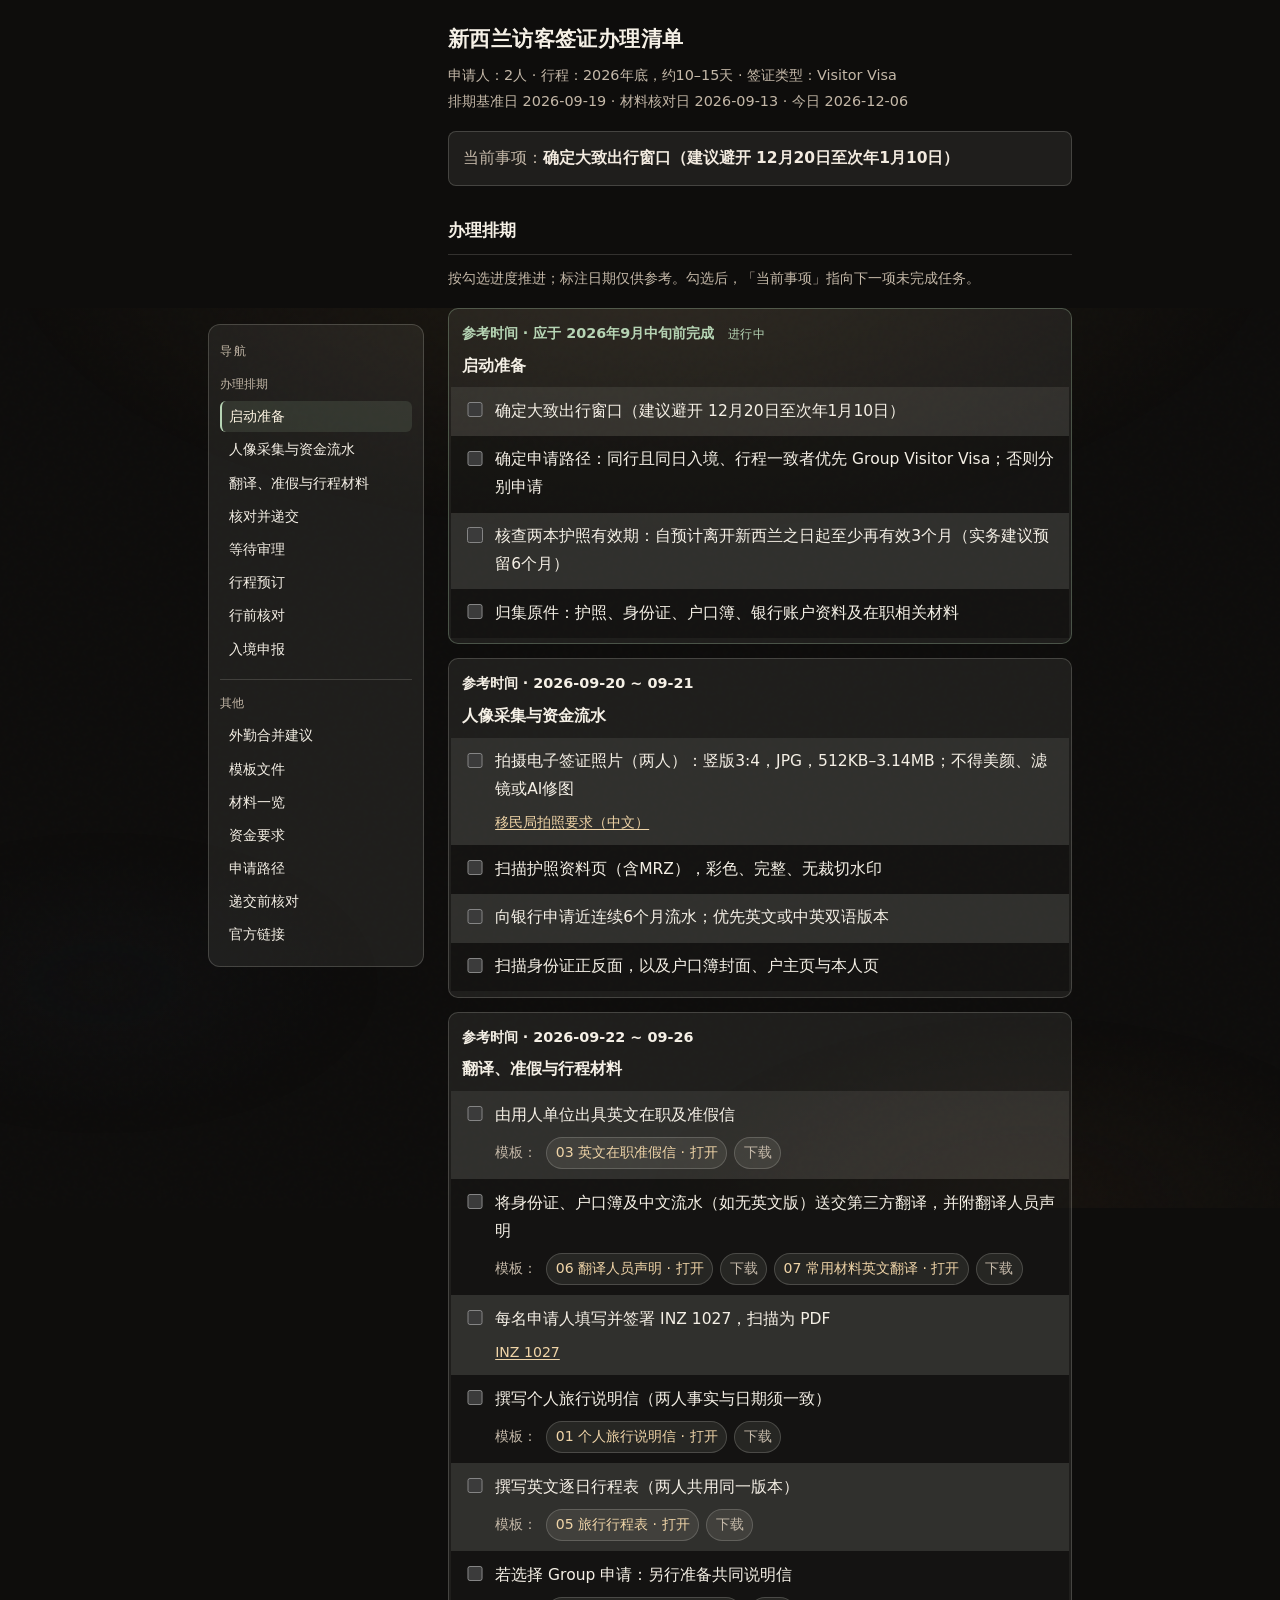
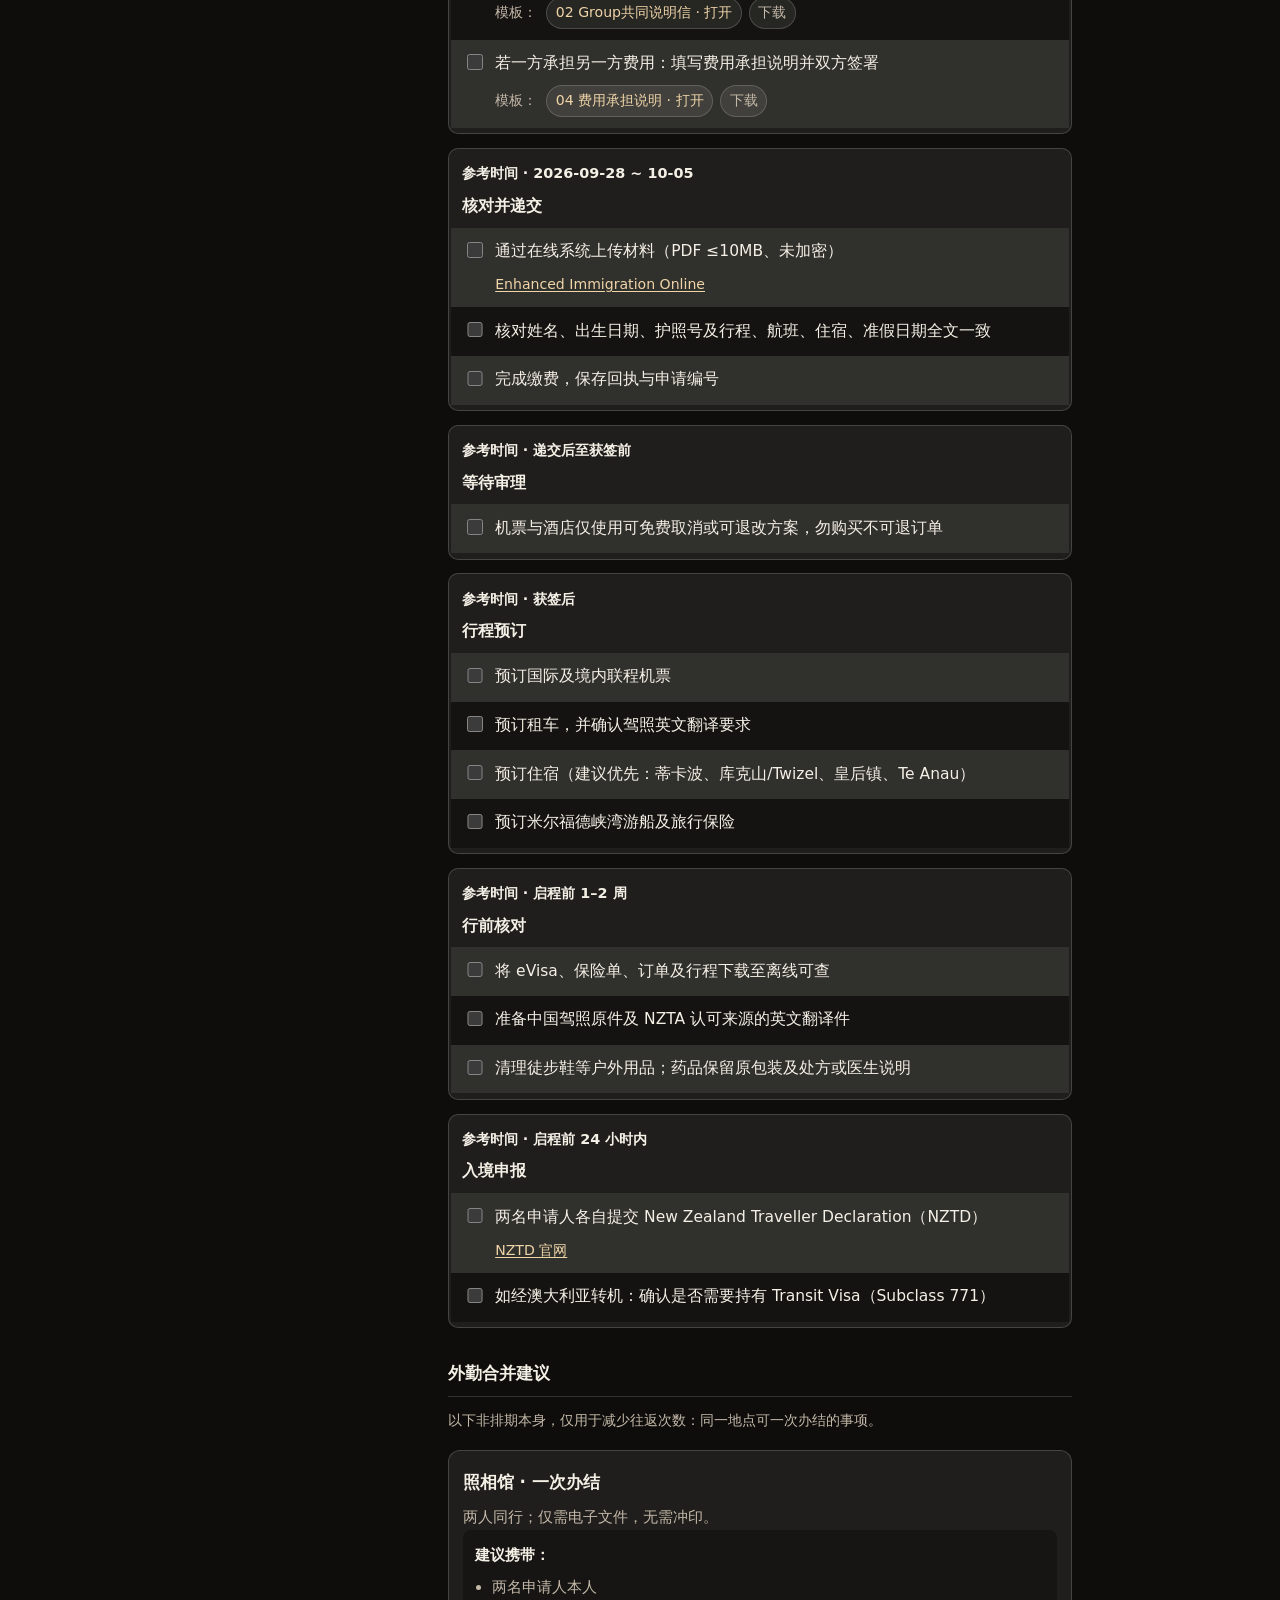
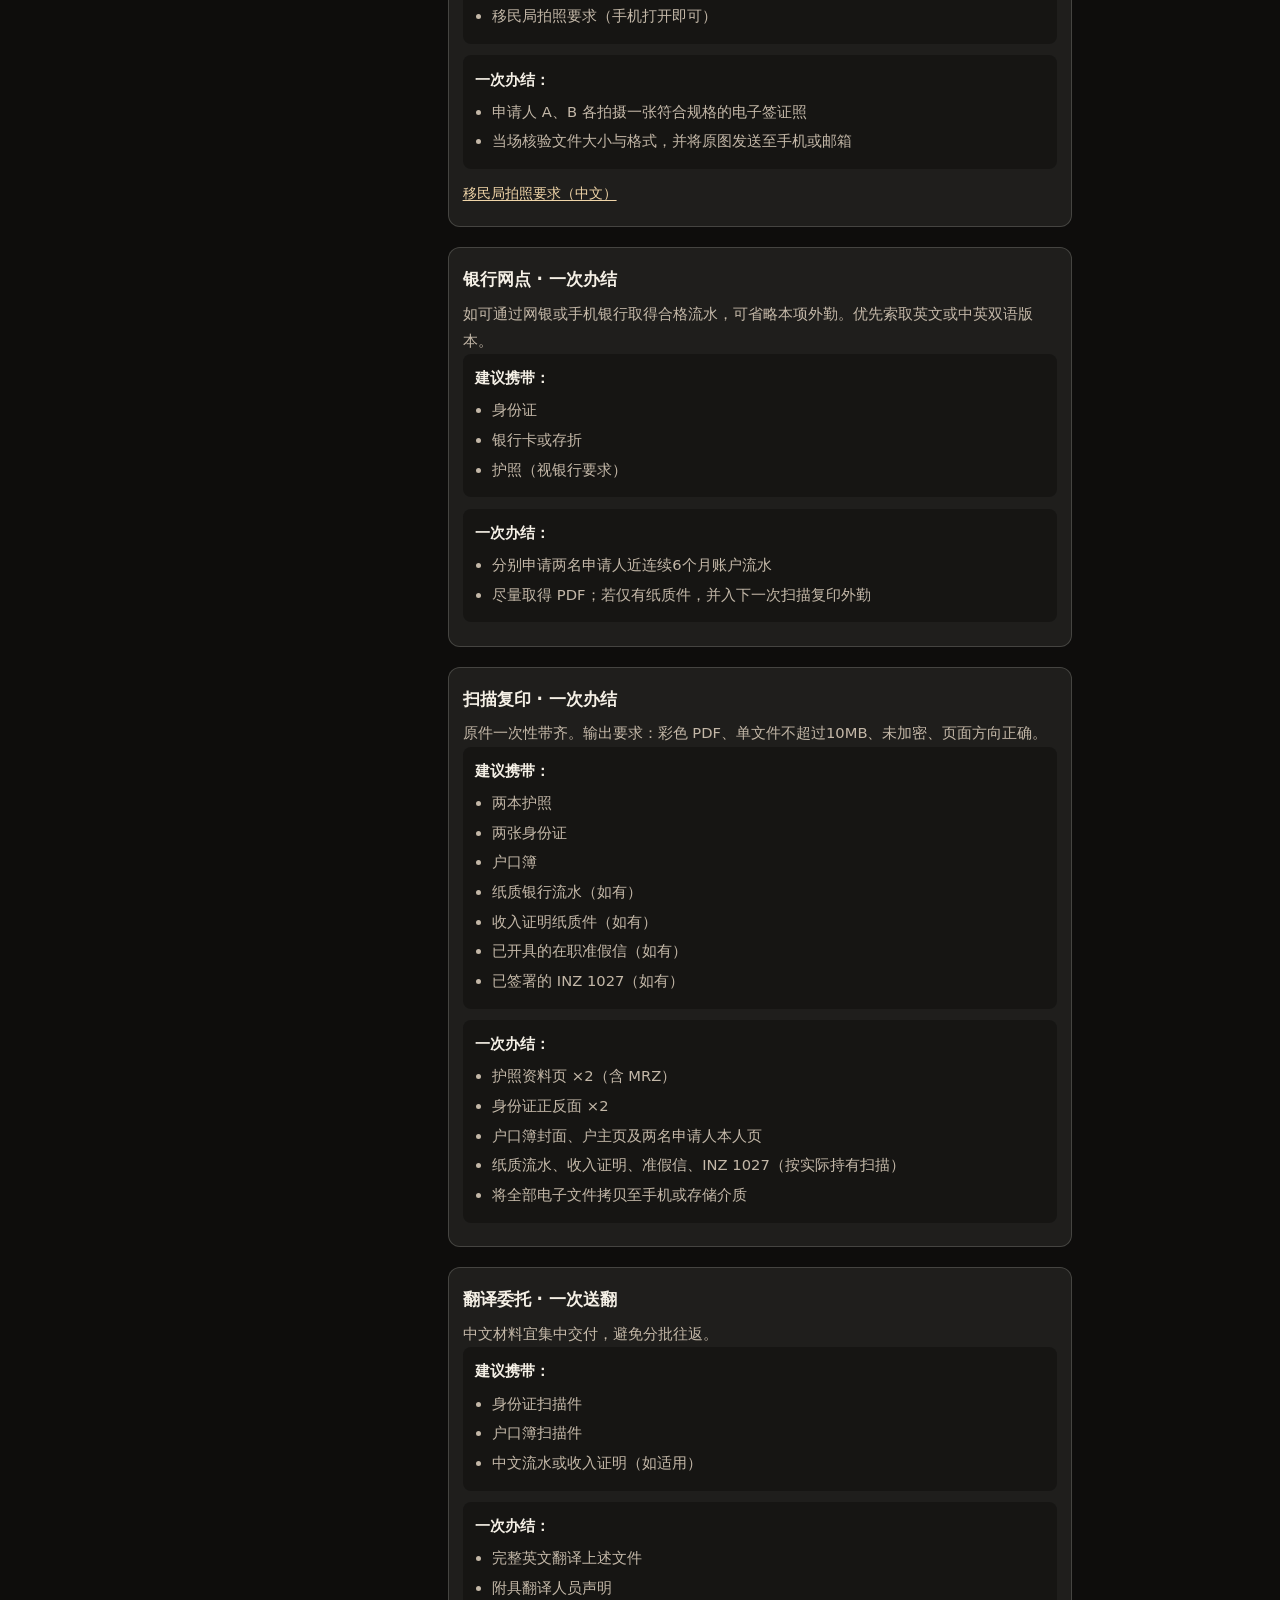
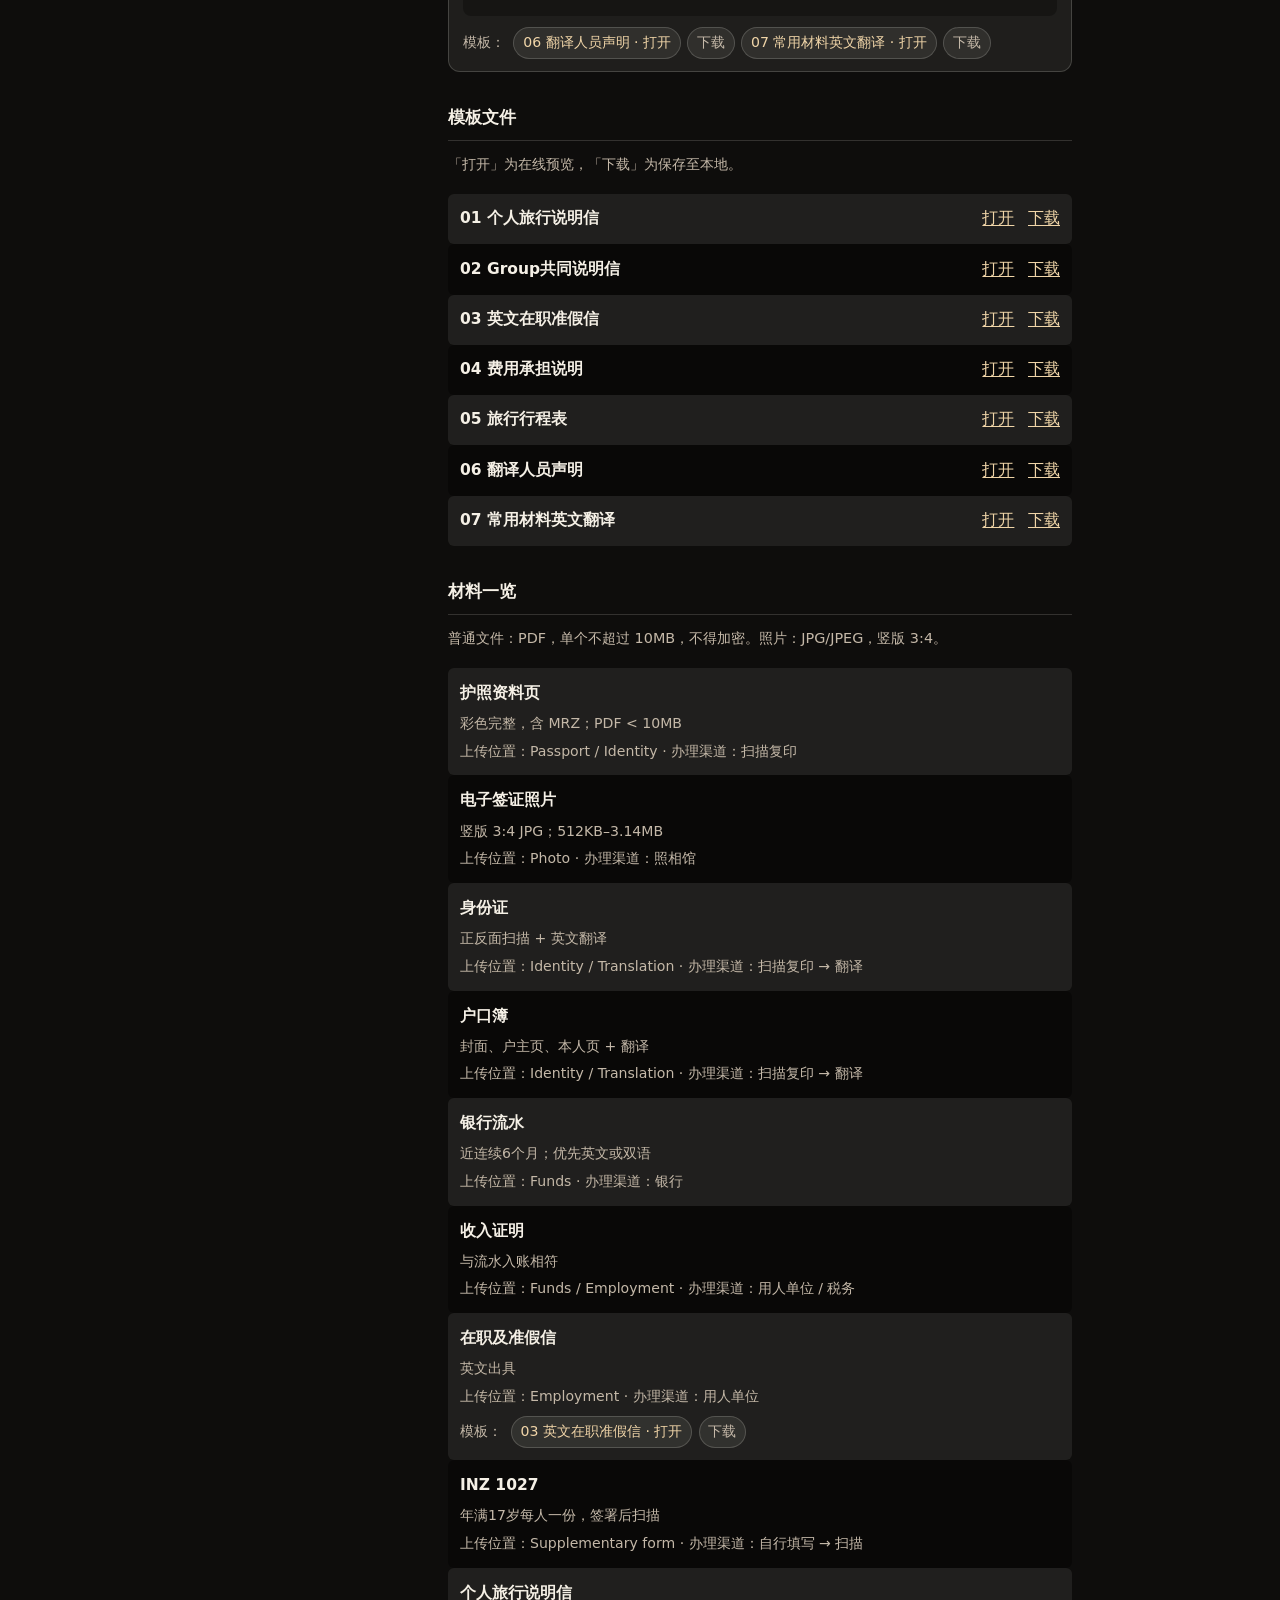
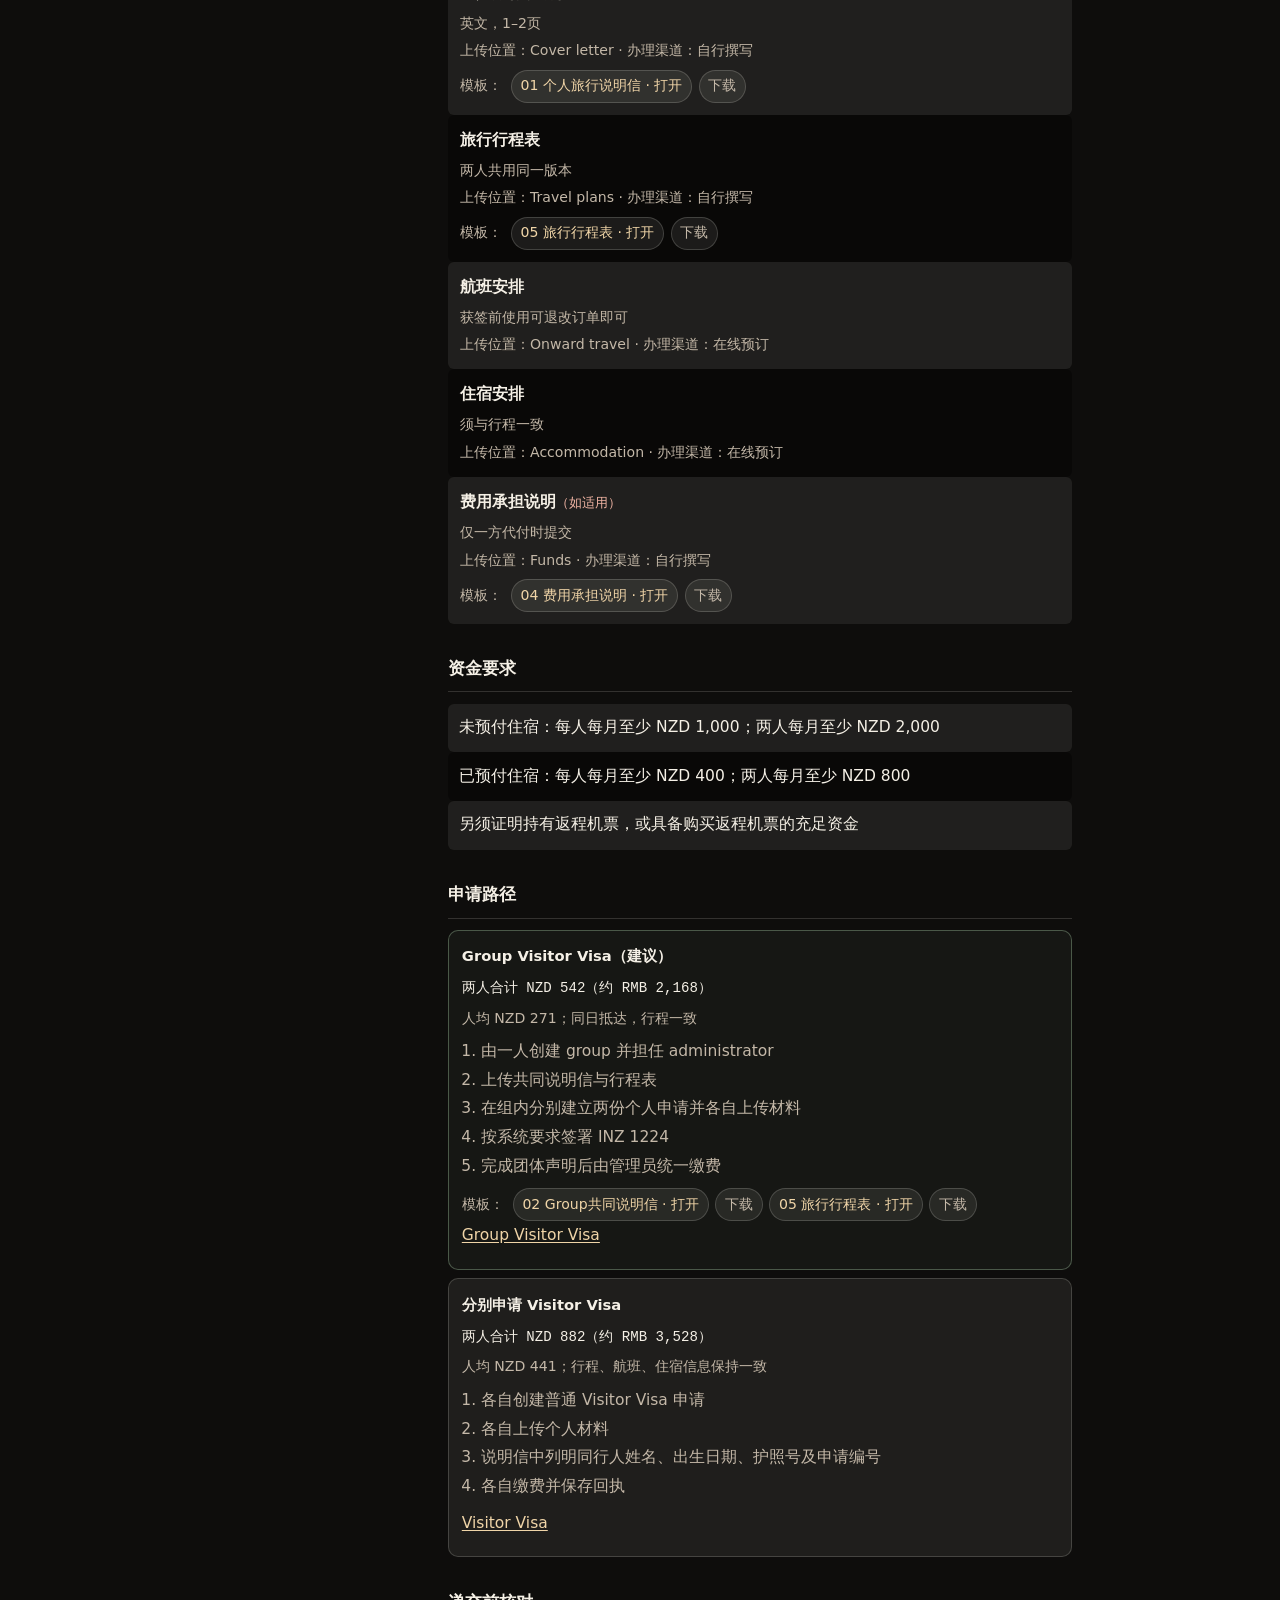
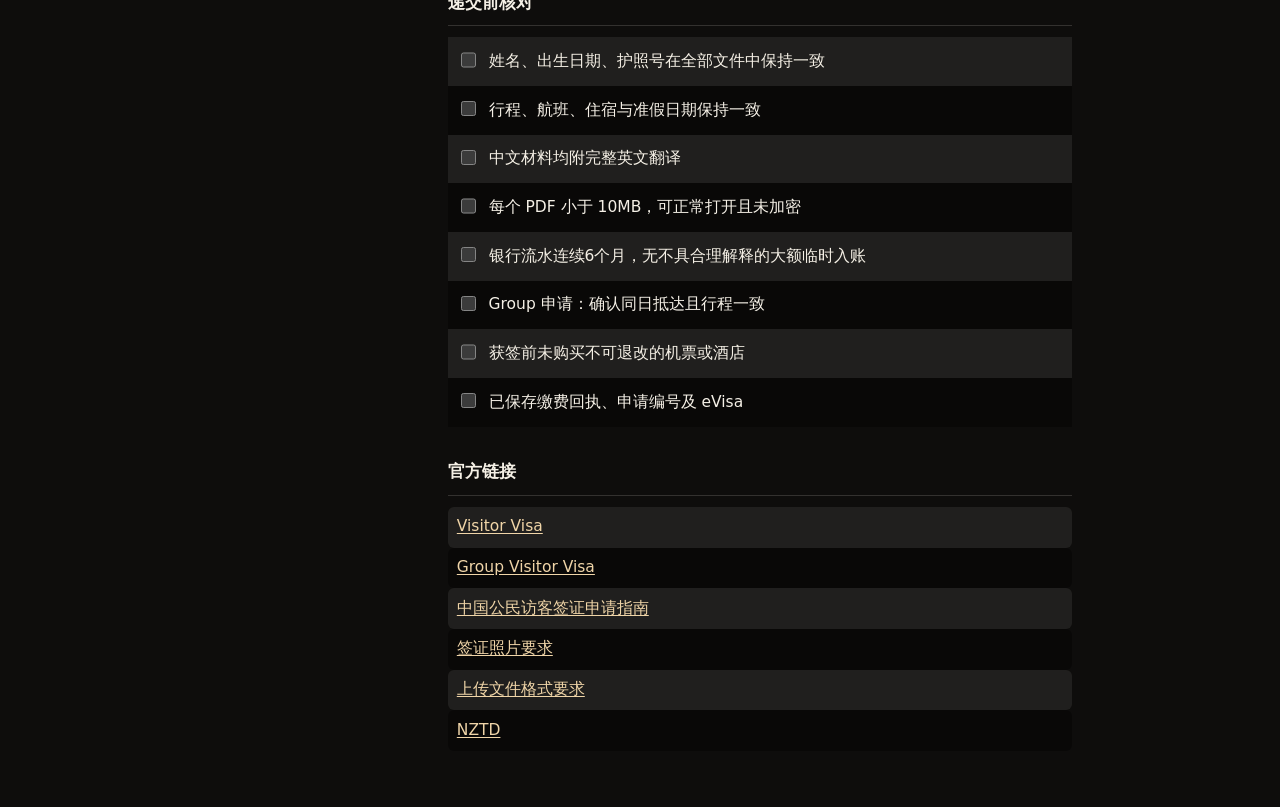
==== index.html @ 08b68de3 "Initial commit: NZ visitor visa handbook for mrlian.ai. Co-authored-by: Cursor <cursoragent@cursor.c" ====
<!DOCTYPE html>
<html lang="zh-CN">
  <head>
    <meta charset="utf-8" />
    <meta http-equiv="refresh" content="0; url=/trips/nz/visa/" />
    <link rel="canonical" href="/trips/nz/visa/" />
    <title>mrlian.ai</title>
  </head>
  <body>
    <p><a href="/trips/nz/visa/">进入新西兰签证办理清单</a></p>
  </body>
</html>
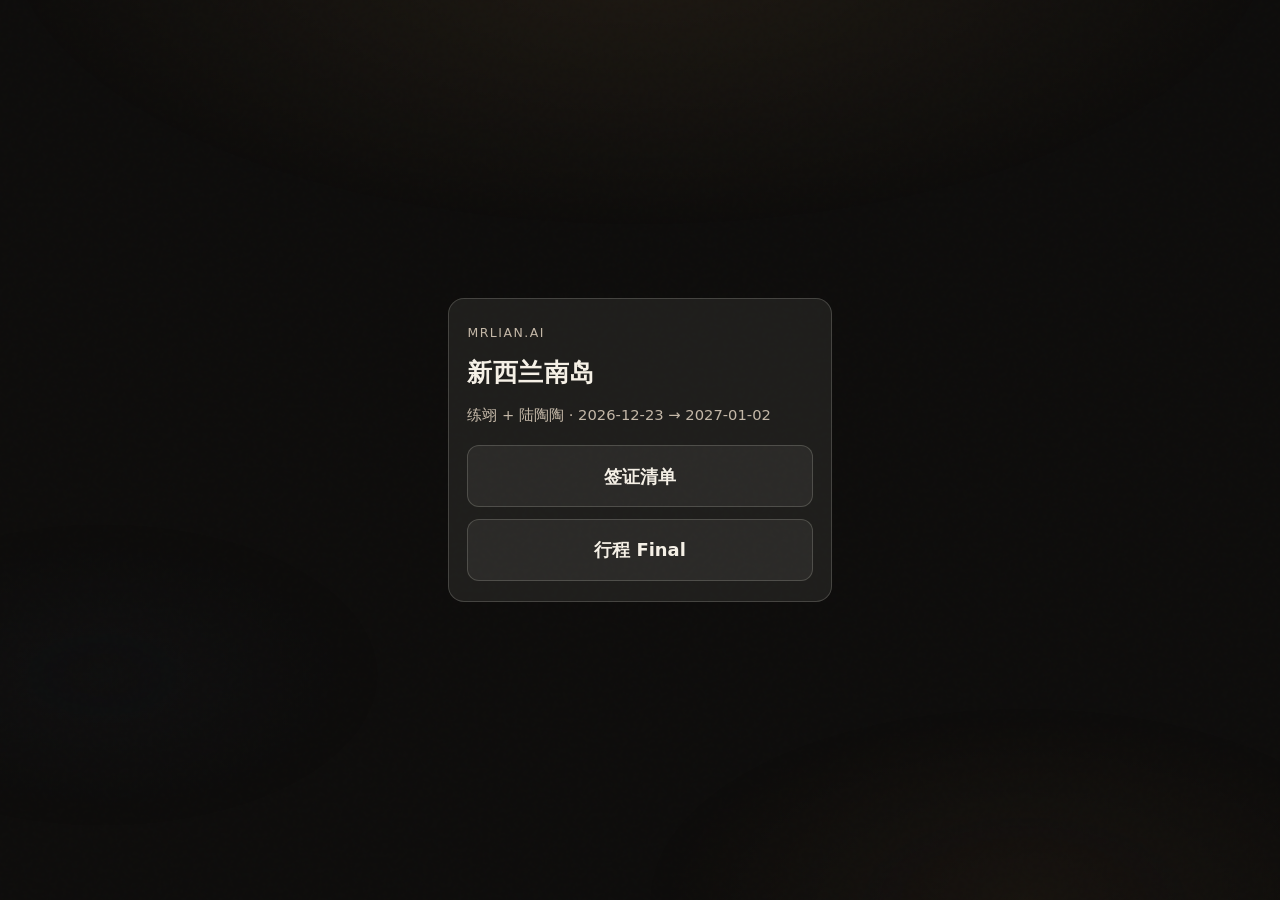
==== commit 422d03c9: "Add the South Island honeymoon itinerary page. Publish the finalized Chinese itinerary at /trips/nz/" ====
--- a/index.html
+++ b/index.html
@@ -2,11 +2,23 @@
 <html lang="zh-CN">
   <head>
     <meta charset="utf-8" />
-    <meta http-equiv="refresh" content="0; url=/trips/nz/visa/" />
-    <link rel="canonical" href="/trips/nz/visa/" />
-    <title>mrlian.ai</title>
+    <meta name="viewport" content="width=device-width, initial-scale=1" />
+    <meta name="color-scheme" content="dark" />
+    <title>mrlian.ai · 新西兰南岛</title>
+    <link rel="stylesheet" href="/trips/nz/visa/css/handbook.css?v=sync1" />
+    <link rel="stylesheet" href="/trips/nz/itinerary/css/itinerary.css?v=1" />
   </head>
   <body>
-    <p><a href="/trips/nz/visa/">进入新西兰签证办理清单</a></p>
+    <div class="gate">
+      <div class="gate__card hub-card">
+        <p class="gate__kicker">mrlian.ai</p>
+        <h1 class="gate__title">新西兰南岛</h1>
+        <p class="gate__hint">练翊 + 陆陶陶 · 2026-12-23 → 2027-01-02</p>
+        <div class="gate__choices">
+          <a class="gate__btn" href="/trips/nz/visa/">签证清单</a>
+          <a class="gate__btn" href="/trips/nz/itinerary/">行程 Final</a>
+        </div>
+      </div>
+    </div>
   </body>
 </html>
--- a/trips/nz/visa/css/handbook.css
+++ b/trips/nz/visa/css/handbook.css
@@ -0,0 +1,800 @@
+:root {
+  --bg: #0e0d0c;
+  --bg-soft: #171512;
+  --fg: #f5f0e6;
+  --fg-dim: #c4b8a8;
+  --line: rgba(245, 240, 230, 0.16);
+  --row: rgba(255, 248, 236, 0.08);
+  --row-alt: rgba(0, 0, 0, 0.35);
+  --lamp: rgba(230, 180, 110, 0.18);
+  --late: #f0b4a4;
+  --ok: #b6d4b4;
+  --link: #f0d5a8;
+  --card: rgba(255, 248, 238, 0.07);
+  --card-edge: rgba(245, 240, 230, 0.18);
+}
+
+*,
+*::before,
+*::after {
+  box-sizing: border-box;
+}
+
+html {
+  color-scheme: dark;
+}
+
+body {
+  margin: 0;
+  min-height: 100vh;
+  color: var(--fg);
+  background: var(--bg);
+  font: 15.5px/1.85 system-ui, "Segoe UI", "PingFang SC", "Hiragino Sans GB", "Microsoft YaHei", sans-serif;
+  -webkit-font-smoothing: antialiased;
+}
+
+body::before {
+  content: "";
+  position: fixed;
+  inset: 0;
+  pointer-events: none;
+  z-index: 0;
+  opacity: 0.45;
+  background:
+    radial-gradient(ellipse 90% 60% at 50% -8%, var(--lamp), transparent 58%),
+    radial-gradient(ellipse 55% 40% at 80% 100%, rgba(90, 65, 40, 0.28), transparent 55%),
+    radial-gradient(ellipse 45% 35% at 8% 75%, rgba(35, 42, 55, 0.22), transparent 50%);
+}
+
+body::after {
+  content: "";
+  position: fixed;
+  inset: 0;
+  pointer-events: none;
+  z-index: 1;
+  opacity: 0.055;
+  mix-blend-mode: soft-light;
+  background-image: url("data:image/svg+xml,%3Csvg viewBox='0 0 200 200' xmlns='http://www.w3.org/2000/svg'%3E%3Cfilter id='n'%3E%3CfeTurbulence type='fractalNoise' baseFrequency='.9' numOctaves='3' stitchTiles='stitch'/%3E%3C/filter%3E%3Crect width='100%25' height='100%25' filter='url(%23n)'/%3E%3C/svg%3E");
+}
+
+.glow {
+  display: none;
+}
+
+.gate {
+  position: relative;
+  z-index: 3;
+  min-height: 100vh;
+  min-height: 100dvh;
+  display: grid;
+  place-items: center;
+  padding: 1.25rem;
+}
+
+.gate[hidden],
+.app[hidden] {
+  display: none !important;
+}
+
+.gate__card {
+  width: min(100%, 22rem);
+  padding: 1.4rem 1.15rem 1.25rem;
+  background: var(--card);
+  border: 1px solid var(--card-edge);
+  border-radius: 16px;
+}
+
+.gate__kicker {
+  margin: 0 0 0.35rem;
+  font-size: 0.78rem;
+  letter-spacing: 0.12em;
+  text-transform: uppercase;
+  color: var(--fg-dim);
+}
+
+.gate__title {
+  margin: 0 0 0.45rem;
+  font-size: 1.55rem;
+  font-weight: 650;
+  letter-spacing: 0.02em;
+}
+
+.gate__hint {
+  margin: 0 0 1.1rem;
+  color: var(--fg-dim);
+  font-size: 0.92rem;
+  line-height: 1.65;
+}
+
+.gate__choices {
+  display: grid;
+  gap: 0.7rem;
+}
+
+.gate__btn {
+  appearance: none;
+  width: 100%;
+  min-height: 3.1rem;
+  padding: 0.85rem 1rem;
+  border: 1px solid var(--card-edge);
+  border-radius: 12px;
+  background: rgba(255, 248, 236, 0.06);
+  color: var(--fg);
+  font: inherit;
+  font-size: 1.12rem;
+  font-weight: 600;
+  cursor: pointer;
+  touch-action: manipulation;
+}
+
+.gate__btn:hover,
+.gate__btn:focus-visible {
+  border-color: rgba(182, 212, 180, 0.55);
+  background: rgba(182, 212, 180, 0.12);
+  outline: none;
+}
+
+.gate__btn:active {
+  transform: scale(0.985);
+}
+
+.app {
+  position: relative;
+  z-index: 2;
+}
+
+.person-bar {
+  position: sticky;
+  top: 0;
+  z-index: 12;
+  border-bottom: 1px solid var(--line);
+  background: color-mix(in srgb, var(--bg) 88%, transparent);
+  backdrop-filter: blur(12px);
+}
+
+.person-bar__inner {
+  display: flex;
+  align-items: center;
+  justify-content: space-between;
+  gap: 0.75rem;
+  max-width: 56rem;
+  margin: 0 auto;
+  padding: 0.55rem 1rem;
+}
+
+.person-bar__label {
+  flex-shrink: 0;
+  font-size: 0.8rem;
+  color: var(--fg-dim);
+  letter-spacing: 0.06em;
+}
+
+.person-bar__switch {
+  display: grid;
+  grid-template-columns: 1fr 1fr;
+  gap: 0.35rem;
+  width: min(100%, 16rem);
+}
+
+.person-bar__btn {
+  appearance: none;
+  min-height: 2.45rem;
+  padding: 0.4rem 0.7rem;
+  border: 1px solid var(--card-edge);
+  border-radius: 999px;
+  background: transparent;
+  color: var(--fg-dim);
+  font: inherit;
+  font-size: 0.92rem;
+  font-weight: 600;
+  cursor: pointer;
+  touch-action: manipulation;
+}
+
+.person-bar__btn.is-active {
+  color: #fff6e4;
+  border-color: rgba(182, 212, 180, 0.55);
+  background: rgba(182, 212, 180, 0.14);
+}
+
+.cloud-warn {
+  color: var(--late);
+  font-size: 0.88rem;
+}
+
+.shell {
+  position: relative;
+  z-index: 2;
+  display: grid;
+  grid-template-columns: 13.5rem minmax(0, 40rem);
+  gap: 1.5rem;
+  justify-content: center;
+  align-items: start;
+  max-width: 56rem;
+  margin: 0 auto;
+  padding: 1.25rem 1rem 3rem;
+}
+
+.sidenav {
+  position: sticky;
+  top: 1rem;
+  max-height: calc(100vh - 2rem);
+  overflow: auto;
+  padding: 0.85rem 0.7rem;
+  background: var(--card);
+  border: 1px solid var(--card-edge);
+  border-radius: 12px;
+}
+
+.sidenav__title {
+  font-size: 0.78rem;
+  letter-spacing: 0.12em;
+  text-transform: uppercase;
+  color: var(--fg-dim);
+  margin-bottom: 0.7rem;
+}
+
+.sidenav__group + .sidenav__group {
+  margin-top: 0.9rem;
+  padding-top: 0.75rem;
+  border-top: 1px solid var(--line);
+}
+
+.sidenav__label {
+  font-size: 0.75rem;
+  color: var(--fg-dim);
+  margin-bottom: 0.35rem;
+}
+
+.sidenav__link {
+  display: block;
+  padding: 0.35rem 0.4rem;
+  margin: 0.1rem 0;
+  border-radius: 6px;
+  color: var(--fg);
+  text-decoration: none;
+  font-size: 0.88rem;
+  line-height: 1.45;
+  border-left: 2px solid transparent;
+}
+
+.sidenav__link:hover {
+  background: var(--row);
+  color: #fff6e4;
+}
+
+.sidenav__link.is-active {
+  border-left-color: var(--ok);
+  background: rgba(182, 212, 180, 0.12);
+  color: #fff6e4;
+}
+
+.page {
+  position: relative;
+  min-width: 0;
+  max-width: none;
+  margin: 0;
+  padding: 0;
+}
+
+.phase.done,
+.group.done {
+  border-color: rgba(182, 212, 180, 0.35);
+  opacity: 0.78;
+}
+
+@media (max-width: 860px) {
+  .person-bar__inner {
+    padding: 0.5rem 0.85rem;
+  }
+
+  .person-bar__switch {
+    width: min(100%, 14rem);
+  }
+
+  .shell {
+    display: block;
+    max-width: 40rem;
+    padding: 0.85rem 0.85rem 2.5rem;
+  }
+
+  .sidenav {
+    position: sticky;
+    top: 3.2rem;
+    z-index: 8;
+    display: flex;
+    flex-wrap: nowrap;
+    gap: 0.35rem;
+    align-items: center;
+    max-height: none;
+    overflow-x: auto;
+    overflow-y: hidden;
+    margin-bottom: 0.85rem;
+    padding: 0.55rem 0.6rem;
+    border-radius: 10px;
+    backdrop-filter: blur(10px);
+    background: color-mix(in srgb, var(--bg) 82%, transparent);
+  }
+
+  .sidenav__title,
+  .sidenav__label {
+    display: none;
+  }
+
+  .sidenav__group {
+    display: flex;
+    gap: 0.25rem;
+    margin: 0 !important;
+    padding: 0 !important;
+    border: 0 !important;
+    flex-shrink: 0;
+  }
+
+  .sidenav__link {
+    white-space: nowrap;
+    font-size: 0.82rem;
+    padding: 0.35rem 0.55rem;
+    border-left: 0;
+    border-bottom: 2px solid transparent;
+  }
+
+  .sidenav__link.is-active {
+    border-left: 0;
+    border-bottom-color: var(--ok);
+  }
+
+  .phase,
+  .group,
+  h2[id] {
+    scroll-margin-top: 6.5rem;
+  }
+}
+
+h1 {
+  font-size: 1.3rem;
+  font-weight: 600;
+  margin: 0 0 0.3rem;
+  letter-spacing: 0.02em;
+}
+
+h2 {
+  font-size: 1.05rem;
+  font-weight: 600;
+  margin: 1.85rem 0 0.7rem;
+  padding-bottom: 0.45rem;
+  border-bottom: 1px solid var(--line);
+  color: var(--fg);
+}
+
+h3 {
+  font-size: 0.92rem;
+  font-weight: 600;
+  margin: 1rem 0 0.4rem;
+  color: var(--fg);
+}
+
+p,
+ul {
+  margin: 0 0 0.5rem;
+}
+
+ul {
+  padding-left: 0;
+  list-style: none;
+}
+
+a {
+  color: var(--link);
+  text-underline-offset: 0.15em;
+}
+
+a:hover {
+  color: #fff6e4;
+}
+
+.meta {
+  color: var(--fg-dim);
+  font-size: 0.9rem;
+  line-height: 1.8;
+  margin-bottom: 1rem;
+}
+
+.next {
+  margin: 0.95rem 0 0.5rem;
+  padding: 0.8rem 0.85rem;
+  background: var(--card);
+  border: 1px solid var(--card-edge);
+  border-radius: 8px;
+  color: var(--fg-dim);
+  line-height: 1.75;
+}
+
+.next a {
+  color: var(--fg);
+  text-decoration: none;
+}
+
+.next a:hover {
+  text-decoration: underline;
+}
+
+.next strong {
+  font-weight: 700;
+  color: #f3ebe0;
+}
+
+.zebra > li {
+  padding: 0.65rem 0.7rem;
+  border-radius: 6px;
+  line-height: 1.8;
+}
+
+.zebra > li:nth-child(odd) {
+  background: var(--row);
+}
+
+.zebra > li:nth-child(even) {
+  background: var(--row-alt);
+}
+
+[data-verdict] > li,
+[data-funds] > li {
+  color: var(--fg);
+  padding-left: 0.7rem;
+}
+
+.links > li {
+  padding: 0.4rem 0.55rem;
+}
+
+.phase,
+.group,
+h2[id] {
+  scroll-margin-top: 1.25rem;
+}
+
+.phase,
+.group {
+  margin: 0.65rem 0 0.85rem;
+  padding: 0.7rem 0.15rem 0.35rem;
+  background: var(--card);
+  border: 1px solid var(--card-edge);
+  border-radius: 10px;
+  overflow: hidden;
+}
+
+.phase.now,
+.group.now {
+  border-color: rgba(155, 184, 154, 0.35);
+}
+
+.phase__meta {
+  display: flex;
+  flex-wrap: wrap;
+  gap: 0.4rem 0.85rem;
+  align-items: baseline;
+  margin: 0 0.65rem 0.25rem;
+}
+
+.phase__when,
+.group__when {
+  font-weight: 600;
+  font-size: 0.9rem;
+  color: var(--fg);
+}
+
+.phase.now .phase__when,
+.group.now .group__when {
+  color: var(--ok);
+}
+
+.phase__badge {
+  font-size: 0.75rem;
+  color: var(--fg-dim);
+  letter-spacing: 0.04em;
+}
+
+.phase__badge:empty {
+  display: none;
+}
+
+.phase.now .phase__badge {
+  color: var(--ok);
+}
+
+.phase.done .phase__badge {
+  color: #8f8578;
+}
+
+.phase__title {
+  margin: 0 0.65rem 0.45rem;
+  font-size: 1rem;
+}
+
+.phase__items,
+.group ul {
+  margin: 0;
+}
+
+.phase__items li,
+.group li,
+.checks li,
+.doc-list li {
+  display: flex;
+  gap: 0.6rem;
+  align-items: flex-start;
+  margin: 0;
+  padding: 0.65rem 0.75rem;
+  line-height: 1.8;
+}
+
+.phase__items li:nth-child(odd),
+.group li:nth-child(odd),
+.checks li:nth-child(odd),
+.doc-list li:nth-child(odd) {
+  background: var(--row);
+}
+
+.phase__items li:nth-child(even),
+.group li:nth-child(even),
+.checks li:nth-child(even),
+.doc-list li:nth-child(even) {
+  background: var(--row-alt);
+}
+
+.check {
+  margin-top: 0.28rem;
+  flex-shrink: 0;
+  accent-color: #b8a070;
+  width: 0.95rem;
+  height: 0.95rem;
+}
+
+.check:checked + .item-body > label {
+  color: #8f8578;
+  text-decoration: line-through;
+  text-decoration-color: rgba(143, 133, 120, 0.65);
+}
+
+label {
+  cursor: pointer;
+  color: var(--fg);
+}
+
+.item-body {
+  flex: 1;
+  min-width: 0;
+}
+
+.item-body > label {
+  display: block;
+}
+
+.item-note {
+  margin: 0.45rem 0 0;
+  padding: 0.55rem 0.65rem;
+  background: var(--row);
+  border-radius: 6px;
+  color: var(--fg-dim);
+  font-size: 0.86rem;
+  line-height: 1.7;
+}
+
+.extra {
+  display: flex;
+  flex-wrap: wrap;
+  align-items: center;
+  gap: 0.4rem;
+  font-size: 0.88rem;
+  color: var(--fg-dim);
+  margin-top: 0.45rem;
+  line-height: 1.7;
+}
+
+.tpl-chip {
+  display: inline-block;
+  padding: 0.2rem 0.55rem;
+  border: 1px solid var(--card-edge);
+  border-radius: 999px;
+  text-decoration: none;
+  color: var(--link);
+  background: rgba(255, 248, 238, 0.08);
+}
+
+.tpl-chip:hover {
+  color: #fff6e4;
+  border-color: rgba(245, 240, 230, 0.35);
+}
+
+.tpl-chip--dl {
+  color: var(--fg-dim);
+}
+
+.extra-label {
+  margin-right: 0.15rem;
+}
+
+.errand {
+  margin: 0.95rem 0 1.25rem;
+  padding: 1rem 0.85rem 0.75rem;
+  background: var(--card);
+  border: 1px solid var(--card-edge);
+  border-radius: 12px;
+}
+
+.errand__head {
+  display: flex;
+  gap: 0.7rem;
+  align-items: flex-start;
+  margin-bottom: 0.65rem;
+}
+
+.errand__n {
+  font-family: ui-monospace, Consolas, monospace;
+  font-size: 0.85rem;
+  color: var(--fg-dim);
+  padding-top: 0.15rem;
+}
+
+.errand__place {
+  margin: 0;
+  font-size: 1.05rem;
+}
+
+.errand__blurb {
+  margin: 0.35rem 0 0;
+  color: var(--fg-dim);
+  font-size: 0.92rem;
+  line-height: 1.8;
+}
+
+.errand__bring {
+  margin: 0 0 0.7rem;
+  padding: 0.7rem 0.75rem;
+  background: rgba(0, 0, 0, 0.3);
+  border-radius: 8px;
+  font-size: 0.92rem;
+  line-height: 1.8;
+}
+
+.errand__bring strong {
+  display: block;
+  margin-bottom: 0.35rem;
+  color: var(--fg);
+}
+
+.errand__bring ul {
+  margin: 0;
+  padding-left: 1.1rem;
+  list-style: disc;
+  color: var(--fg-dim);
+}
+
+.errand__bring li {
+  margin: 0.2rem 0;
+}
+
+.errand__links {
+  display: flex;
+  flex-wrap: wrap;
+  gap: 0.6rem;
+  margin: 0 0 0.5rem;
+  font-size: 0.88rem;
+}
+
+.errand__items {
+  margin: 0;
+}
+
+.errand__items li,
+.checks li {
+  display: flex;
+  gap: 0.6rem;
+  align-items: flex-start;
+  margin: 0;
+  padding: 0.65rem 0.55rem;
+  line-height: 1.8;
+}
+
+.errand__items li:nth-child(odd),
+.checks li:nth-child(odd),
+.doc-table li:nth-child(odd),
+.tpl-list li:nth-child(odd) {
+  background: var(--row);
+}
+
+.errand__items li:nth-child(even),
+.checks li:nth-child(even),
+.doc-table li:nth-child(even),
+.tpl-list li:nth-child(even) {
+  background: var(--row-alt);
+}
+
+.tpl-list li {
+  display: flex;
+  flex-wrap: wrap;
+  gap: 0.55rem 0.85rem;
+  align-items: center;
+  padding: 0.7rem 0.75rem;
+  border-radius: 6px;
+  line-height: 1.8;
+}
+
+.tpl-name {
+  flex: 1 1 10rem;
+  font-weight: 600;
+}
+
+.doc-table li {
+  padding: 0.75rem 0.75rem;
+  border-radius: 6px;
+  line-height: 1.8;
+}
+
+.doc-main strong {
+  display: block;
+}
+
+.doc-main .detail,
+.doc-main .upload {
+  display: block;
+  font-size: 0.88rem;
+  color: var(--fg-dim);
+  margin-top: 0.2rem;
+  line-height: 1.75;
+}
+
+.optional {
+  color: var(--late);
+  font-weight: 400;
+  font-size: 0.82rem;
+}
+
+.path {
+  margin: 0.55rem 0;
+  padding: 0.7rem 0.8rem;
+  background: var(--card);
+  border: 1px solid var(--card-edge);
+  border-radius: 10px;
+}
+
+.path.recommended {
+  border-color: rgba(155, 184, 154, 0.4);
+  background: rgba(155, 184, 154, 0.06);
+}
+
+.path h3 {
+  margin-top: 0;
+}
+
+.path ol {
+  margin: 0.4rem 0 0.5rem;
+  padding-left: 1.2rem;
+  color: var(--fg-dim);
+}
+
+.path .fee {
+  font-family: ui-monospace, "Cascadia Mono", Consolas, monospace;
+  font-size: 0.88rem;
+  color: var(--fg);
+  margin: 0.2rem 0;
+}
+
+.path .req {
+  color: var(--fg-dim);
+  font-size: 0.88rem;
+  margin: 0;
+}
+
+@media (max-width: 480px) {
+  .shell {
+    padding: 0.75rem 0.7rem 2.2rem;
+  }
+}
+
+@media (prefers-reduced-motion: reduce) {
+  body::before,
+  body::after {
+    animation: none;
+  }
+}
--- a/trips/nz/itinerary/css/itinerary.css
+++ b/trips/nz/itinerary/css/itinerary.css
@@ -0,0 +1,184 @@
+/* Additive styles for the itinerary page and the site hub.
+   Visual tokens and layout come from the visa handbook stylesheet. */
+
+a.gate__btn {
+  display: flex;
+  align-items: center;
+  justify-content: center;
+  text-align: center;
+  text-decoration: none;
+}
+
+.hub-card {
+  width: min(100%, 24rem);
+}
+
+.top-links {
+  display: flex;
+  flex-wrap: wrap;
+  justify-content: flex-end;
+  gap: 0.35rem 0.85rem;
+  font-size: 0.88rem;
+}
+
+.top-links a {
+  color: var(--fg-dim);
+  text-decoration: none;
+}
+
+.top-links a[aria-current="page"] {
+  color: #fff6e4;
+}
+
+.kicker {
+  margin: 0 0 0.35rem;
+  font-size: 0.78rem;
+  letter-spacing: 0.12em;
+  color: var(--fg-dim);
+}
+
+.facts {
+  display: grid;
+  gap: 0.65rem;
+  margin: 0.4rem 0 0.2rem;
+}
+
+.fact {
+  margin: 0;
+  padding: 0.75rem 0.8rem;
+  background: var(--card);
+  border: 1px solid var(--card-edge);
+  border-radius: 10px;
+}
+
+.fact h3 {
+  margin: 0 0 0.25rem;
+}
+
+.fact p,
+.fact ul {
+  margin: 0;
+}
+
+.fact li {
+  margin: 0.15rem 0;
+  color: var(--fg-dim);
+  line-height: 1.7;
+}
+
+.nights {
+  display: flex;
+  flex-wrap: wrap;
+  gap: 0.45rem;
+  margin: 0.35rem 0 0.85rem;
+  padding: 0;
+  list-style: none;
+}
+
+.nights li {
+  display: flex;
+  align-items: baseline;
+  gap: 0.35rem;
+  margin: 0;
+  padding: 0.35rem 0.65rem;
+  background: var(--card);
+  border: 1px solid var(--card-edge);
+  border-radius: 999px;
+  line-height: 1.4;
+}
+
+.nights__n {
+  font-variant-numeric: tabular-nums;
+  color: var(--ok);
+  font-weight: 650;
+}
+
+.avoid {
+  color: var(--fg-dim);
+  font-size: 0.9rem;
+}
+
+.day-body {
+  margin: 0 0.75rem 0.75rem;
+  color: var(--fg);
+  line-height: 1.8;
+}
+
+.day-note {
+  margin: 0 0.75rem 0.8rem;
+}
+
+.tag {
+  display: inline-block;
+  flex-shrink: 0;
+  margin-right: 0.45rem;
+  padding: 0.05rem 0.45rem;
+  border: 1px solid var(--card-edge);
+  border-radius: 999px;
+  font-size: 0.75rem;
+  letter-spacing: 0.04em;
+  line-height: 1.6;
+  vertical-align: 0.05em;
+}
+
+.tag--ok {
+  color: var(--ok);
+  border-color: rgba(182, 212, 180, 0.45);
+}
+
+.tag--wait {
+  color: var(--late);
+  border-color: rgba(240, 180, 164, 0.45);
+}
+
+.book-list > li {
+  line-height: 1.75;
+}
+
+.drive-list > li {
+  display: block;
+}
+
+.drive-when {
+  display: inline-block;
+  min-width: 3.2rem;
+  margin-right: 0.35rem;
+  color: var(--fg-dim);
+  font-variant-numeric: tabular-nums;
+  font-size: 0.86rem;
+}
+
+.drive-meta {
+  display: block;
+  margin-top: 0.1rem;
+  color: var(--fg-dim);
+  font-size: 0.88rem;
+}
+
+.itinerary .sidenav {
+  top: 4.25rem;
+  max-height: calc(100vh - 5.25rem);
+}
+
+.itinerary h1,
+.itinerary h2[id],
+.itinerary .phase {
+  scroll-margin-top: 4.6rem;
+}
+
+@media (max-width: 860px) {
+  .itinerary .sidenav {
+    top: 3.35rem;
+    max-height: none;
+  }
+
+  .itinerary h1,
+  .itinerary h2[id],
+  .itinerary .phase {
+    scroll-margin-top: 6.8rem;
+  }
+
+  .top-links {
+    gap: 0.25rem 0.7rem;
+  }
+}
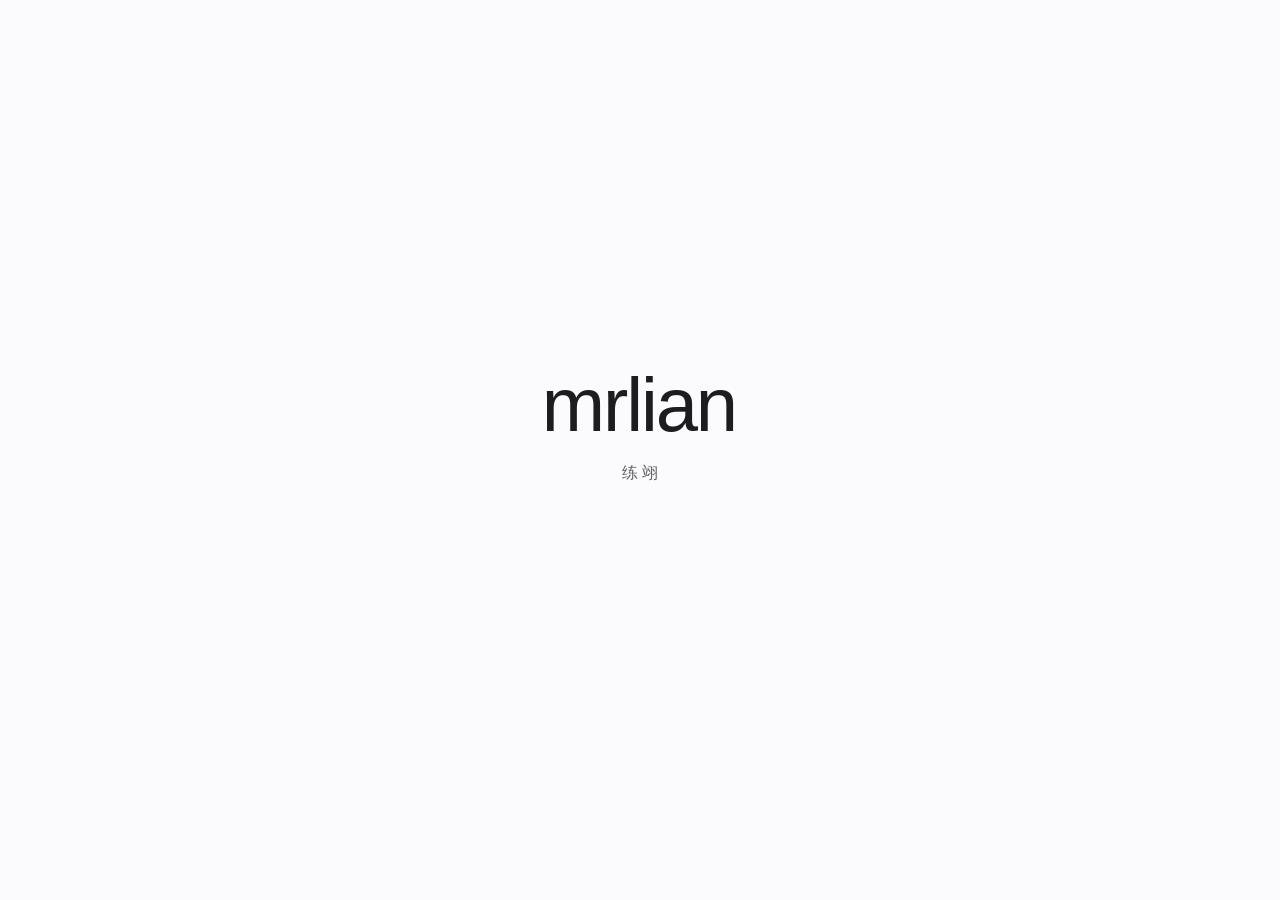
==== commit a5aeff72: "根首页改为极简门面 只保留字标 mrlian 与姓名「练翊」，去掉所有入口链接。行程、签证、H200 测算器、重定向与函数均未改动。  Co-authored-by: Yi Lian <liany76" ====
--- a/index.html
+++ b/index.html
@@ -2,23 +2,148 @@
 <html lang="zh-CN">
   <head>
     <meta charset="utf-8" />
-    <meta name="viewport" content="width=device-width, initial-scale=1" />
-    <meta name="color-scheme" content="dark" />
-    <title>mrlian.ai · 新西兰南岛</title>
-    <link rel="stylesheet" href="/trips/nz/visa/css/handbook.css?v=sync1" />
-    <link rel="stylesheet" href="/trips/nz/itinerary/css/itinerary.css?v=1" />
+    <meta name="viewport" content="width=device-width, initial-scale=1, viewport-fit=cover" />
+    <meta name="color-scheme" content="light" />
+    <meta name="theme-color" content="#fbfbfd" />
+    <meta name="description" content="练翊" />
+    <title>练翊 · mrlian</title>
+    <link
+      rel="icon"
+      href="data:image/svg+xml,%3Csvg xmlns='http://www.w3.org/2000/svg' viewBox='0 0 32 32'%3E%3Crect width='32' height='32' rx='8' fill='%231d1d1f'/%3E%3C/svg%3E"
+    />
+    <style>
+      :root {
+        --canvas: #fbfbfd;
+        --ink: #1d1d1f;
+        --quiet: #616166;
+        --font-latin: -apple-system, BlinkMacSystemFont, "SF Pro Display", "Helvetica Neue", Helvetica, Arial, sans-serif;
+        --font-cjk: "PingFang SC", "Hiragino Sans GB", "Noto Sans SC", "Noto Sans CJK SC", "Source Han Sans SC", "Microsoft YaHei", "WenQuanYi Micro Hei", sans-serif;
+      }
+
+      *,
+      *::before,
+      *::after {
+        box-sizing: border-box;
+      }
+
+      html {
+        background: var(--canvas);
+        color: var(--ink);
+        -webkit-text-size-adjust: 100%;
+        text-size-adjust: 100%;
+      }
+
+      body {
+        margin: 0;
+        min-height: 100vh;
+        min-height: 100dvh;
+        display: grid;
+        place-items: center;
+        background: var(--canvas);
+        color: var(--ink);
+        font-family: var(--font-latin), var(--font-cjk);
+        -webkit-font-smoothing: antialiased;
+        -moz-osx-font-smoothing: grayscale;
+        text-rendering: optimizeLegibility;
+        font-synthesis: none;
+        padding:
+          max(28px, env(safe-area-inset-top))
+          max(24px, env(safe-area-inset-right))
+          max(28px, env(safe-area-inset-bottom))
+          max(24px, env(safe-area-inset-left));
+      }
+
+      main {
+        transform: translateY(-3vh);
+      }
+
+      h1 {
+        margin: 0;
+        font-weight: 400;
+        font-size: 1rem;
+        line-height: 1;
+        text-align: center;
+      }
+
+      .word {
+        display: block;
+        font-family: var(--font-latin);
+        font-weight: 500;
+        font-size: clamp(2.75rem, 7vw, 4.75rem);
+        letter-spacing: -0.028em;
+        text-indent: -0.028em;
+        line-height: 1.05;
+        color: var(--ink);
+        white-space: nowrap;
+      }
+
+      .name {
+        display: block;
+        margin-top: 1.25rem;
+        font-family: var(--font-cjk), var(--font-latin);
+        font-weight: 400;
+        font-size: 1rem;
+        letter-spacing: 0.28em;
+        text-indent: 0.28em;
+        line-height: 1;
+        color: var(--quiet);
+        white-space: nowrap;
+      }
+
+      ::selection {
+        background: #d2d2d7;
+        color: var(--ink);
+      }
+
+      @media (prefers-reduced-motion: no-preference) {
+        main {
+          animation: appear 1.15s cubic-bezier(0.4, 0, 0.2, 1) both;
+        }
+      }
+
+      @keyframes appear {
+        from {
+          opacity: 0;
+        }
+        to {
+          opacity: 1;
+        }
+      }
+
+      @media (forced-colors: active) {
+        html,
+        body {
+          background: Canvas;
+          color: CanvasText;
+        }
+
+        .word,
+        .name {
+          color: CanvasText;
+        }
+      }
+
+      @media (max-height: 420px) {
+        main {
+          transform: none;
+        }
+
+        .word {
+          font-size: clamp(2rem, 8vh, 3rem);
+        }
+
+        .name {
+          margin-top: 0.85rem;
+        }
+      }
+    </style>
   </head>
   <body>
-    <div class="gate">
-      <div class="gate__card hub-card">
-        <p class="gate__kicker">mrlian.ai</p>
-        <h1 class="gate__title">新西兰南岛</h1>
-        <p class="gate__hint">练翊 + 陆陶陶 · 2026-12-23 → 2027-01-02</p>
-        <div class="gate__choices">
-          <a class="gate__btn" href="/trips/nz/visa/">签证清单</a>
-          <a class="gate__btn" href="/trips/nz/itinerary/">行程 Final</a>
-        </div>
-      </div>
-    </div>
+    <main>
+      <h1>
+        <span class="word">mrlian</span>
+        <span class="name">练翊</span>
+      </h1>
+    </main>
   </body>
 </html>
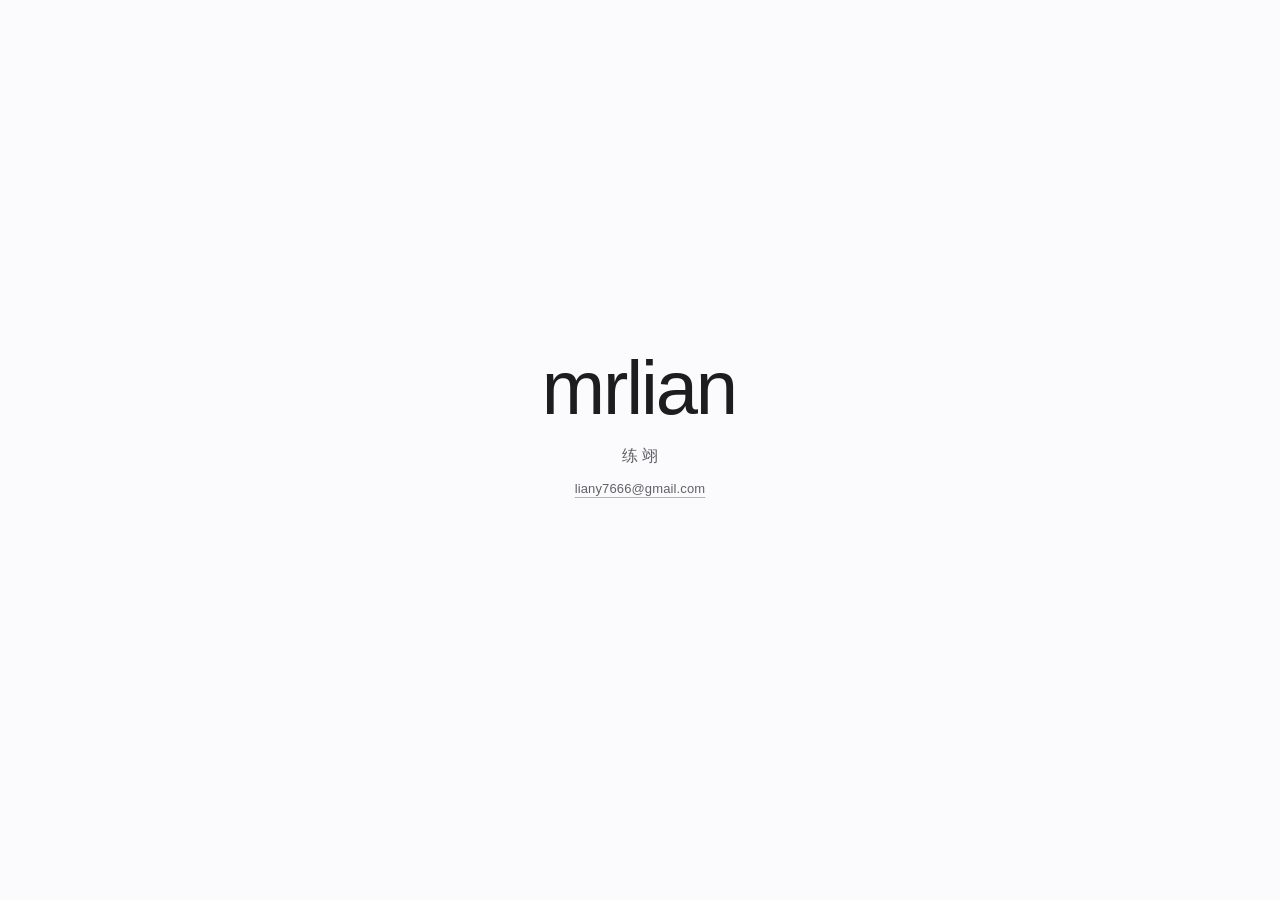
==== commit fce99832: "首页字标下加入联系邮箱 在「练翊」下方以较小灰色文字加上 mailto:liany7666@gmail.com，不增加其他入口。  Co-authored-by: Yi Lian <liany7666" ====
--- a/index.html
+++ b/index.html
@@ -90,6 +90,37 @@
         white-space: nowrap;
       }
 
+      .contact {
+        margin: 0.95rem 0 0;
+        text-align: center;
+      }
+
+      .mail {
+        font-family: var(--font-latin);
+        font-size: 0.8125rem;
+        font-weight: 400;
+        letter-spacing: 0.01em;
+        line-height: 1.4;
+        color: var(--quiet);
+        text-decoration-line: underline;
+        text-decoration-thickness: 1px;
+        text-decoration-color: rgba(97, 97, 102, 0.45);
+        text-underline-offset: 0.28em;
+        -webkit-tap-highlight-color: rgba(29, 29, 31, 0.08);
+      }
+
+      .mail:hover {
+        color: var(--ink);
+        text-decoration-color: rgba(29, 29, 31, 0.4);
+      }
+
+      .mail:focus-visible {
+        color: var(--ink);
+        outline: 2px solid var(--ink);
+        outline-offset: 3px;
+        border-radius: 2px;
+      }
+
       ::selection {
         background: #d2d2d7;
         color: var(--ink);
@@ -121,6 +152,11 @@
         .name {
           color: CanvasText;
         }
+
+        .mail {
+          color: LinkText;
+          text-decoration-color: LinkText;
+        }
       }
 
       @media (max-height: 420px) {
@@ -135,6 +171,10 @@
         .name {
           margin-top: 0.85rem;
         }
+
+        .contact {
+          margin-top: 0.65rem;
+        }
       }
     </style>
   </head>
@@ -144,6 +184,9 @@
         <span class="word">mrlian</span>
         <span class="name">练翊</span>
       </h1>
+      <p class="contact">
+        <a class="mail" href="mailto:liany7666@gmail.com">liany7666@gmail.com</a>
+      </p>
     </main>
   </body>
 </html>
